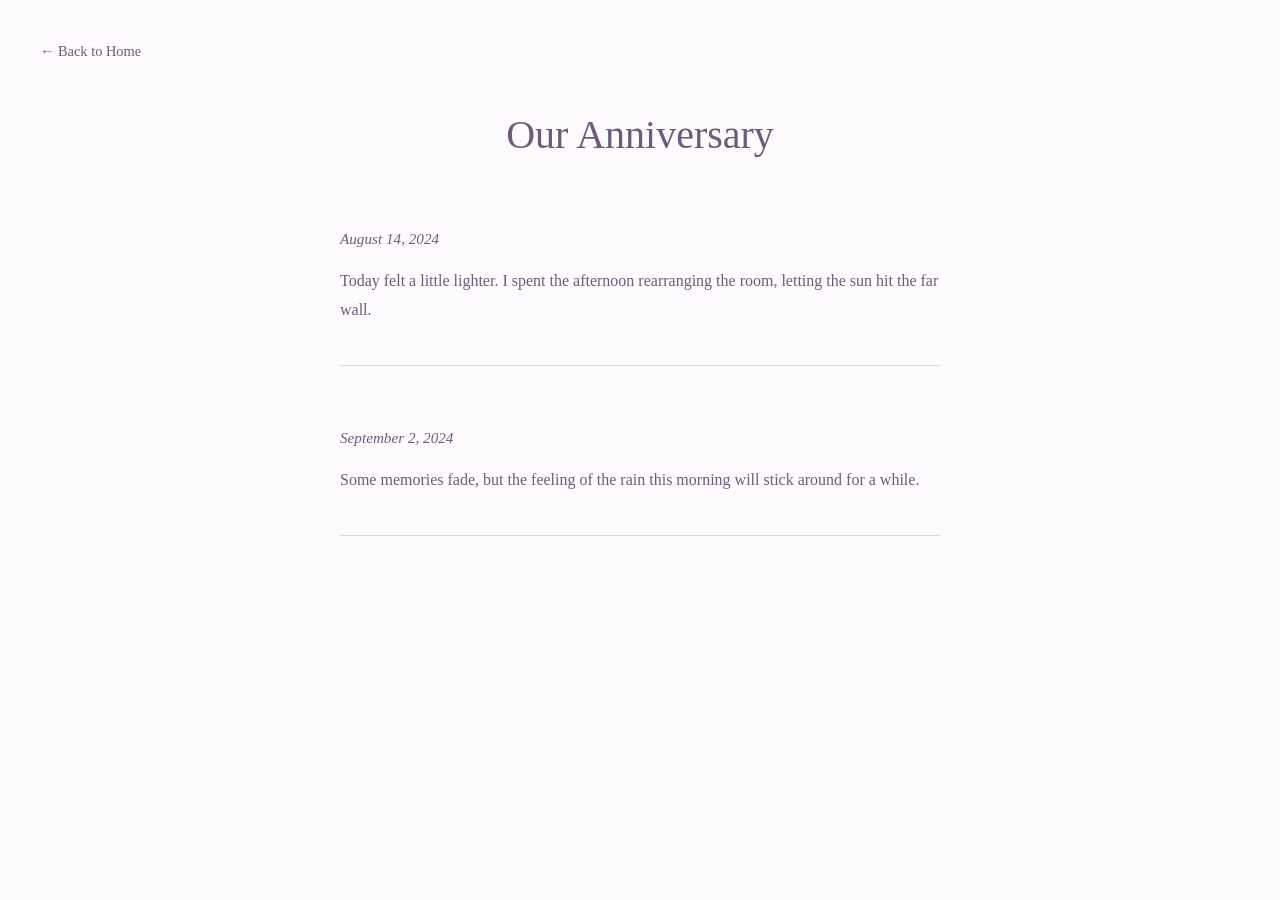
==== anniversary.html @ 733ef1ae "adding a page" ====
<!DOCTYPE html>
<html lang="en">
<head>
    <meta charset="UTF-8">
    <meta name="viewport" content="width=device-width, initial-scale=1.0">
    <title>Anniversary</title>
    <link rel="stylesheet" href="css/styles.css">
    <style>
        .anniversary-entry {
            max-width: 600px;
            margin: 0 auto 60px auto;
            padding-bottom: 40px;
            border-bottom: 1px solid var(--stroke);
        }
        .anniversary-date {
            font-style: italic;
            color: var(--text-secondary);
            margin-bottom: 16px;
            font-size: 0.95rem;
        }
        .anniversary-text {
            color: var(--text-primary);
            line-height: 1.8;
        }
    </style>
</head>
<body id="page-anniversary" class="subpage">
    <a href="index.html" class="nav-back">← Back to Home</a>
    
    <div class="page-container">
        <h1 id="anniversary-title" class="page-title"></h1>
        <div id="anniversary-container">
            </div>
    </div>

    <script src="js/app.js"></script>
</body>
</html>
---- css/styles.css ----
/* =========================================
   1. DESIGN SYSTEM (CSS Variables)
   ========================================= */
:root {
  /* New "Light Pixel Purple" Palette */
  --bg-home: #FBF8FD;       /* Very pale lavender-white */
  --bg-subpages: #FDFBFE;   /* Even lighter, almost pure white-purple */
  --text-primary: #6D5B7D;  /* Muted medium purple for main text */
  --text-secondary: #9A8BADD; /* Soft lilac for subtitles/captions */
  --stroke: #DED5E8;        /* Light purple for button borders & lines */
  --hover-accent: #BFAFD4;  /* Slightly richer purple for hovers */
  --focus-ring: rgba(191, 175, 212, 0.6); /* Soft purple focus glow */
  
  /* Typography (Unchanged) */
  --font-serif: "Playfair Display", "Georgia", serif;
  
  /* Motion Specs (Unchanged) */
  --transition-speed: 220ms;
  --transition-ease: ease-out;
}

/* =========================================
   2. GLOBAL RESETS & TYPOGRAPHY
   ========================================= */
* {
  margin: 0;
  padding: 0;
  box-sizing: border-box;
}

body {
  font-family: var(--font-serif);
  color: var(--text-primary);
  background-color: var(--bg-home);
  line-height: 1.6;
  -webkit-font-smoothing: antialiased;
}

/* Page-specific backgrounds */
body.subpage {
  background-color: var(--bg-subpages);
}

a {
  color: inherit;
  text-decoration: none;
}

/* =========================================
   3. BUTTONS & MICRO-INTERACTIONS
   ========================================= */
.btn {
  display: inline-block;
  padding: 12px 32px; /* Slightly wider for a more elegant feel */
  border: 1px solid var(--stroke); /* The thin border is back! */
  background: transparent;
  color: var(--text-primary);
  font-family: var(--font-serif);
  font-size: 1rem;
  letter-spacing: 0.5px; /* A little breathing room for the text */
  text-decoration: none;
  cursor: pointer;
  transition: all var(--transition-speed) var(--transition-ease);
}

.btn:hover {
  border-color: var(--hover-accent);
  background-color: rgba(222, 213, 232, 0.2); /* Very faint purple tint on hover */
  color: var(--text-primary); /* Text color stays consistent */
  transform: translateY(-1px);
  box-shadow: 0 2px 8px rgba(109, 91, 125, 0.05); /* Subtle soft shadow */
}

.btn:active {
  transform: translateY(1px);
}

.btn:focus-visible {
  outline: 3px solid var(--focus-ring);
  outline-offset: 2px;
}

/* Reduced Motion Override */
@media (prefers-reduced-motion: reduce) {
  .btn {
    transition: color var(--transition-speed), border-color var(--transition-speed);
  }
  .btn:hover, .btn:active {
    transform: none;
  }
}

/* =========================================
   4. NAVIGATION (Subpages)
   ========================================= */
.nav-back {
  display: inline-block;
  margin: 40px;
  font-size: 0.9rem;
  color: var(--text-secondary);
  transition: color var(--transition-speed) var(--transition-ease);
}

.nav-back:hover {
  color: var(--text-primary);
  text-decoration: underline;
  text-decoration-thickness: 1px;
  text-underline-offset: 4px;
}

/* =========================================
   5. UTILITY CLASSES (Layout)
   ========================================= */
.page-container {
  max-width: 1200px;
  margin: 0 auto;
  padding: 0 20px 80px 20px;
}

.page-title {
  text-align: center;
  font-size: 2.5rem;
  font-weight: normal;
  margin-bottom: 60px;
}
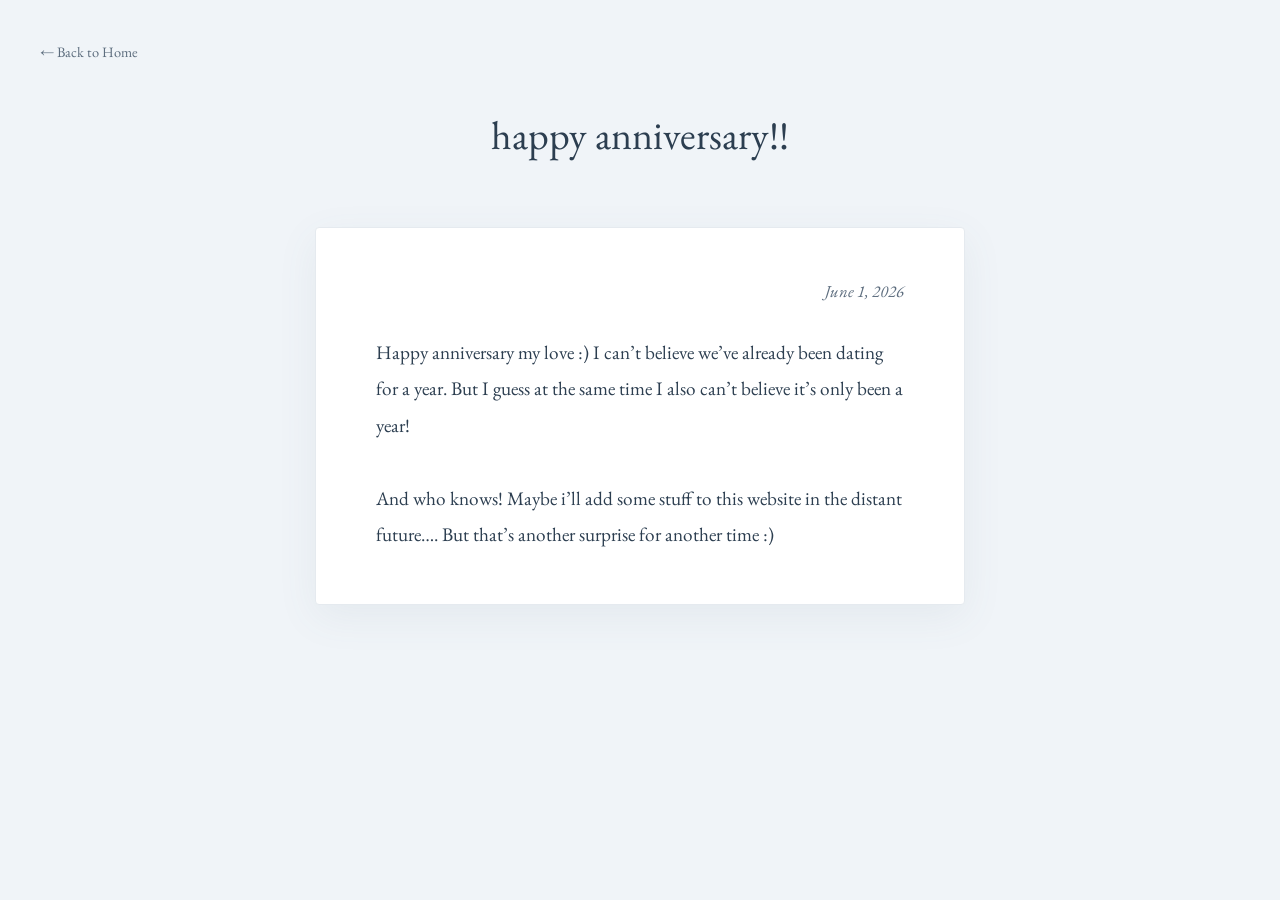
==== commit 666da91d: "changing theme" ====
--- a/anniversary.html
+++ b/anniversary.html
@@ -5,24 +5,7 @@
     <meta name="viewport" content="width=device-width, initial-scale=1.0">
     <title>Anniversary</title>
     <link rel="stylesheet" href="css/styles.css">
-    <style>
-        .anniversary-entry {
-            max-width: 600px;
-            margin: 0 auto 60px auto;
-            padding-bottom: 40px;
-            border-bottom: 1px solid var(--stroke);
-        }
-        .anniversary-date {
-            font-style: italic;
-            color: var(--text-secondary);
-            margin-bottom: 16px;
-            font-size: 0.95rem;
-        }
-        .anniversary-text {
-            color: var(--text-primary);
-            line-height: 1.8;
-        }
-    </style>
+   
 </head>
 <body id="page-anniversary" class="subpage">
     <a href="index.html" class="nav-back">← Back to Home</a>
--- a/css/styles.css
+++ b/css/styles.css
@@ -1,20 +1,17 @@
+@import url('https://fonts.googleapis.com/css2?family=EB+Garamond:ital,wght@0,400;0,500;0,600;1,400;1,500&display=swap');
+
 /* =========================================
    1. DESIGN SYSTEM (CSS Variables)
    ========================================= */
 :root {
-  /* New "Light Pixel Purple" Palette */
-  --bg-home: #FBF8FD;       /* Very pale lavender-white */
-  --bg-subpages: #FDFBFE;   /* Even lighter, almost pure white-purple */
-  --text-primary: #6D5B7D;  /* Muted medium purple for main text */
-  --text-secondary: #9A8BADD; /* Soft lilac for subtitles/captions */
-  --stroke: #DED5E8;        /* Light purple for button borders & lines */
-  --hover-accent: #BFAFD4;  /* Slightly richer purple for hovers */
-  --focus-ring: rgba(191, 175, 212, 0.6); /* Soft purple focus glow */
-  
-  /* Typography (Unchanged) */
-  --font-serif: "Playfair Display", "Georgia", serif;
-  
-  /* Motion Specs (Unchanged) */
+  --bg-home: #F5F8FA;        
+  --bg-subpages: #F0F4F8;    
+  --text-primary: #2C3E50;   
+  --text-secondary: #5D6D7E; 
+  --stroke: #B2BABB;         
+  --hover-accent: #85C1E9;   
+  --focus-ring: rgba(133, 193, 233, 0.5); 
+  --font-serif: "EB Garamond", "Georgia", serif;
   --transition-speed: 220ms;
   --transition-ease: ease-out;
 }
@@ -36,7 +33,6 @@
   -webkit-font-smoothing: antialiased;
 }
 
-/* Page-specific backgrounds */
 body.subpage {
   background-color: var(--bg-subpages);
 }
@@ -51,13 +47,13 @@
    ========================================= */
 .btn {
   display: inline-block;
-  padding: 12px 32px; /* Slightly wider for a more elegant feel */
-  border: 1px solid var(--stroke); /* The thin border is back! */
+  padding: 12px 32px; 
+  border: 1px solid var(--stroke); 
   background: transparent;
   color: var(--text-primary);
   font-family: var(--font-serif);
   font-size: 1rem;
-  letter-spacing: 0.5px; /* A little breathing room for the text */
+  letter-spacing: 0.5px; 
   text-decoration: none;
   cursor: pointer;
   transition: all var(--transition-speed) var(--transition-ease);
@@ -65,10 +61,10 @@
 
 .btn:hover {
   border-color: var(--hover-accent);
-  background-color: rgba(222, 213, 232, 0.2); /* Very faint purple tint on hover */
-  color: var(--text-primary); /* Text color stays consistent */
+  background-color: rgba(222, 213, 232, 0.2); 
+  color: var(--text-primary); 
   transform: translateY(-1px);
-  box-shadow: 0 2px 8px rgba(109, 91, 125, 0.05); /* Subtle soft shadow */
+  box-shadow: 0 2px 8px rgba(109, 91, 125, 0.05); 
 }
 
 .btn:active {
@@ -80,14 +76,9 @@
   outline-offset: 2px;
 }
 
-/* Reduced Motion Override */
 @media (prefers-reduced-motion: reduce) {
-  .btn {
-    transition: color var(--transition-speed), border-color var(--transition-speed);
-  }
-  .btn:hover, .btn:active {
-    transform: none;
-  }
+  .btn { transition: color var(--transition-speed), border-color var(--transition-speed); }
+  .btn:hover, .btn:active { transform: none; }
 }
 
 /* =========================================
@@ -122,4 +113,161 @@
   font-size: 2.5rem;
   font-weight: normal;
   margin-bottom: 60px;
+} /* <-- THE MISSING BRACKET HAS BEEN ADDED HERE! */
+
+/* =========================================
+   7. TYPOGRAPHY TWEAKS (Larger Text)
+   ========================================= */
+#home-subtitle, 
+#gallery-subtitle {
+    font-size: 1.35rem !important; 
+}
+
+.poem-line, 
+.birthday-text, 
+.anniversary-text {
+    font-size: 1.2rem !important; 
+    line-height: 1.9 !important; 
+}
+
+.gallery-caption,
+.birthday-date, 
+.anniversary-date {
+    font-size: 1.05rem !important;
+}
+
+#home-title,
+#gallery-title {
+    margin-bottom: 8px !important; 
+}
+
+#home-subtitle,
+#gallery-subtitle {
+    margin-top: 0 !important; 
+}
+
+/* =========================================
+   8. DUST MOTES (Home Page Only)
+   ========================================= */
+#dust-container {
+  position: fixed;
+  top: 0;
+  left: 0;
+  width: 100vw;
+  height: 100vh;
+  pointer-events: none; 
+  z-index: 9999; 
+  overflow: hidden;
+}
+
+.dust-mote {
+  position: absolute;
+  background-color: rgba(133, 193, 233, 0.6); 
+  border-radius: 50%;
+  filter: blur(2px); 
+}
+
+@keyframes drift {
+  0% { transform: translateY(-10vh); opacity: 0; }
+  10% { opacity: 1; }
+  90% { opacity: 0.8; }
+  100% { transform: translateY(105vh); opacity: 0; }
+}
+
+@keyframes sway {
+  0% { margin-left: -20px; }
+  100% { margin-left: 20px; }
+}
+
+/* =========================================
+   9. POEM ACCORDIONS & TYPEWRITER
+   ========================================= */
+.poem-block {
+    border-bottom: 1px solid var(--stroke);
+    margin-bottom: 16px;
+}
+
+.poem-toggle {
+    display: flex;
+    justify-content: space-between;
+    align-items: center;
+    cursor: pointer;
+    padding: 16px 0;
+    color: var(--text-primary);
+    transition: color var(--transition-speed);
+}
+
+.poem-toggle:hover {
+    color: var(--hover-accent);
+}
+
+.poem-toggle-icon {
+    font-size: 1.5rem;
+    color: var(--text-secondary);
+    transition: transform var(--transition-speed);
+}
+
+.poem-body-wrapper {
+    max-height: 0;
+    overflow: hidden;
+    transition: max-height 0.6s var(--transition-ease);
+}
+
+.poem-body-wrapper.open {
+    max-height: 800px; 
+}
+
+.poem-body {
+    padding-bottom: 24px;
+    color: var(--text-secondary);
+}
+
+.typing-cursor::after {
+    content: '|';
+    animation: blink 1s step-start infinite;
+    color: var(--text-secondary);
+    margin-left: 2px;
+}
+
+@keyframes blink {
+    50% { opacity: 0; }
+}
+
+/* =========================================
+   10. LETTERS (Birthday & Anniversary)
+   ========================================= */
+.birthday-entry, 
+.anniversary-entry {
+    max-width: 650px;
+    margin: 0 auto 60px auto;
+    padding: 50px 60px;
+    background-color: #FFFFFF; /* Pure white paper to stand out against --bg-subpages */
+    border: 1px solid #E5EAEF; /* Very faint, soft edge */
+    border-radius: 4px; /* Slight softening of the sharp corners */
+    box-shadow: 0 12px 40px rgba(93, 109, 126, 0.08); /* The soft blue-gray drop shadow */
+    position: relative;
+}
+
+.birthday-date, 
+.anniversary-date {
+    font-style: italic;
+    color: var(--text-secondary);
+    margin-bottom: 30px;
+    font-size: 0.95rem;
+    text-align: right; /* Pushes the date to the top right, like a physical letter */
+}
+
+.birthday-text, 
+.anniversary-text {
+    color: var(--text-primary);
+    line-height: 2; /* Relaxed spacing for long-form reading */
+    font-size: 1.1rem;
+}
+
+/* Mobile adjustments so the paper doesn't overflow on small screens */
+@media (max-width: 768px) {
+    .birthday-entry, 
+    .anniversary-entry {
+        padding: 30px 20px;
+    }
 }
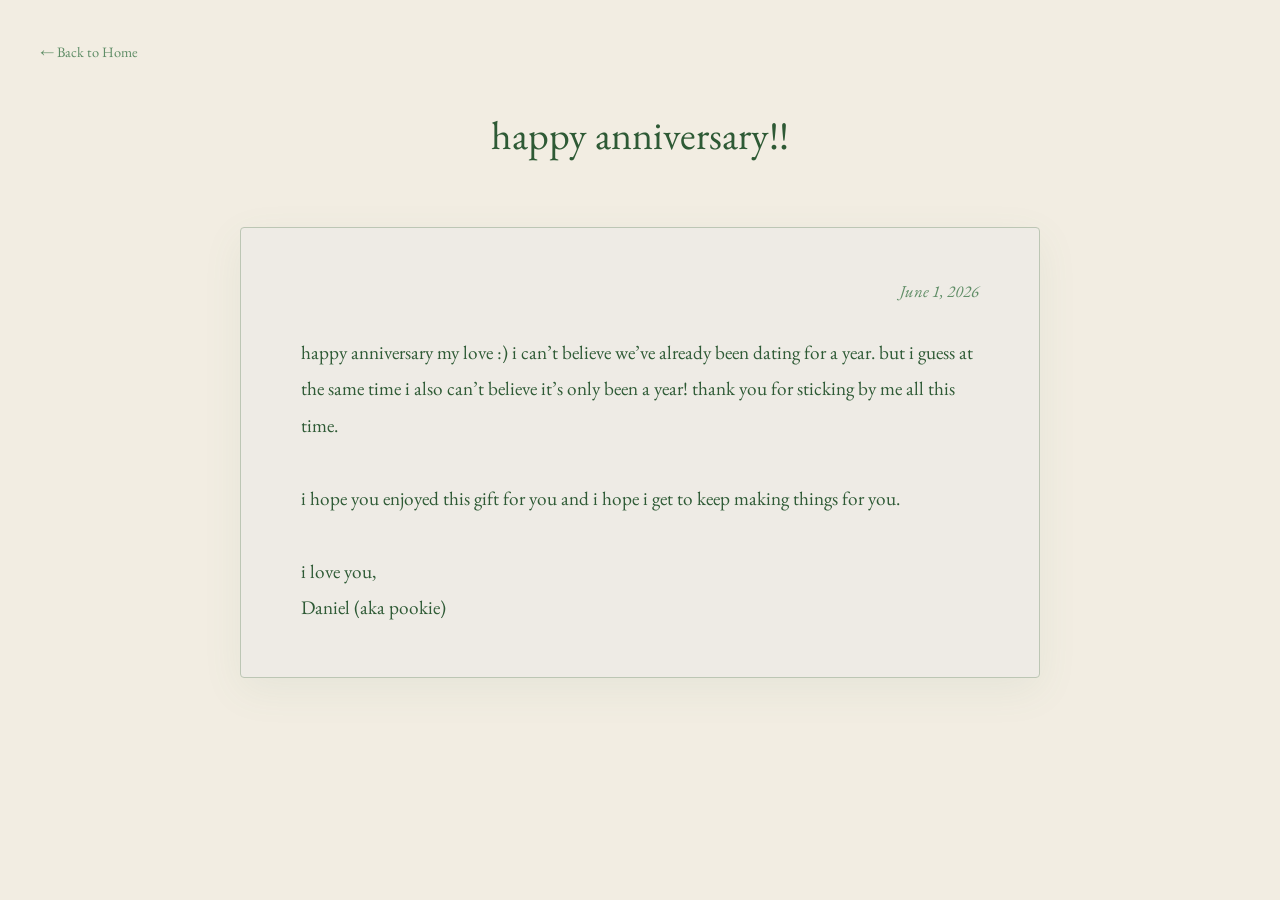
==== commit c1520630: "adding purple theme" ====
--- a/anniversary.html
+++ b/anniversary.html
@@ -1,21 +1,19 @@
-<!DOCTYPE html>
+<!doctype html>
 <html lang="en">
-<head>
-    <meta charset="UTF-8">
-    <meta name="viewport" content="width=device-width, initial-scale=1.0">
+  <head>
+    <meta charset="UTF-8" />
+    <meta name="viewport" content="width=device-width, initial-scale=1.0" />
     <title>Anniversary</title>
-    <link rel="stylesheet" href="css/styles.css">
-   
-</head>
-<body id="page-anniversary" class="subpage">
+    <link rel="stylesheet" href="css/styles.css" />
+  </head>
+  <body id="page-anniversary" class="subpage">
     <a href="index.html" class="nav-back">← Back to Home</a>
-    
+
     <div class="page-container">
-        <h1 id="anniversary-title" class="page-title"></h1>
-        <div id="anniversary-container">
-            </div>
+      <h1 id="anniversary-title" class="page-title"></h1>
+      <div id="anniversary-container"></div>
     </div>
 
     <script src="js/app.js"></script>
-</body>
-</html>+  </body>
+</html>
--- a/css/styles.css
+++ b/css/styles.css
@@ -1,24 +1,49 @@
-@import url('https://fonts.googleapis.com/css2?family=EB+Garamond:ital,wght@0,400;0,500;0,600;1,400;1,500&display=swap');
-
-/* =========================================
-   1. DESIGN SYSTEM (CSS Variables)
-   ========================================= */
+@import url("https://fonts.googleapis.com/css2?family=EB+Garamond:ital,wght@0,400;0,500;0,600;1,400;1,500&display=swap");
 :root {
-  --bg-home: #F5F8FA;        
-  --bg-subpages: #F0F4F8;    
-  --text-primary: #2C3E50;   
-  --text-secondary: #5D6D7E; 
-  --stroke: #B2BABB;         
-  --hover-accent: #85C1E9;   
-  --focus-ring: rgba(133, 193, 233, 0.5); 
+  --bg-home: #eae4d3;
+  --bg-subpages: #f2ede2;
+  --text-primary: #2e5a35;
+  --text-secondary: #5f8d66;
+  --stroke: #bcc6b4;
+  --hover-accent: #74c084;
+  --focus-ring: rgba(116, 192, 132, 0.5);
+
   --font-serif: "EB Garamond", "Georgia", serif;
   --transition-speed: 220ms;
   --transition-ease: ease-out;
 }
-
-/* =========================================
-   2. GLOBAL RESETS & TYPOGRAPHY
-   ========================================= */
+[data-theme="blue"] {
+  --bg-home: #e6e5e4;
+  --bg-subpages: #efeeed;
+  --text-primary: #516b84;
+  --text-secondary: #71899f;
+  --stroke: #cbd1d6;
+  --hover-accent: #6786a3;
+  --focus-ring: rgba(81, 107, 132, 0.5);
+}
+[data-theme="blue"] .birthday-entry,
+[data-theme="blue"] .anniversary-entry {
+  background-color: #f7f6f5;
+  border: 1px solid #cbd1d6;
+  box-shadow: 0 12px 40px rgba(81, 107, 132, 0.12);
+}
+
+[data-theme="purple"] {
+  --bg-home: #f1edf7;
+  --bg-subpages: #f8f5fb;
+  --text-primary: #7b5aa6;
+  --text-secondary: #a184c7;
+  --stroke: #d8cde8;
+  --hover-accent: #b795d6;
+  --focus-ring: rgba(161, 132, 199, 0.5);
+}
+
+[data-theme="purple"] .birthday-entry,
+[data-theme="purple"] .anniversary-entry {
+  background-color: #fbf8ff;
+  border: 1px solid #d8cde8;
+  box-shadow: 0 12px 40px rgba(123, 90, 166, 0.12);
+}
 * {
   margin: 0;
   padding: 0;
@@ -41,19 +66,15 @@
   color: inherit;
   text-decoration: none;
 }
-
-/* =========================================
-   3. BUTTONS & MICRO-INTERACTIONS
-   ========================================= */
 .btn {
   display: inline-block;
-  padding: 12px 32px; 
-  border: 1px solid var(--stroke); 
+  padding: 12px 32px;
+  border: 1px solid var(--stroke);
   background: transparent;
   color: var(--text-primary);
   font-family: var(--font-serif);
   font-size: 1rem;
-  letter-spacing: 0.5px; 
+  letter-spacing: 0.5px;
   text-decoration: none;
   cursor: pointer;
   transition: all var(--transition-speed) var(--transition-ease);
@@ -61,10 +82,10 @@
 
 .btn:hover {
   border-color: var(--hover-accent);
-  background-color: rgba(222, 213, 232, 0.2); 
-  color: var(--text-primary); 
+  background-color: rgba(116, 192, 132, 0.1);
+  color: var(--text-primary);
   transform: translateY(-1px);
-  box-shadow: 0 2px 8px rgba(109, 91, 125, 0.05); 
+  box-shadow: 0 2px 8px rgba(46, 90, 53, 0.08);
 }
 
 .btn:active {
@@ -77,13 +98,16 @@
 }
 
 @media (prefers-reduced-motion: reduce) {
-  .btn { transition: color var(--transition-speed), border-color var(--transition-speed); }
-  .btn:hover, .btn:active { transform: none; }
-}
-
-/* =========================================
-   4. NAVIGATION (Subpages)
-   ========================================= */
+  .btn {
+    transition:
+      color var(--transition-speed),
+      border-color var(--transition-speed);
+  }
+  .btn:hover,
+  .btn:active {
+    transform: none;
+  }
+}
 .nav-back {
   display: inline-block;
   margin: 40px;
@@ -98,10 +122,6 @@
   text-decoration-thickness: 1px;
   text-underline-offset: 4px;
 }
-
-/* =========================================
-   5. UTILITY CLASSES (Layout)
-   ========================================= */
 .page-container {
   max-width: 1200px;
   margin: 0 auto;
@@ -113,161 +133,194 @@
   font-size: 2.5rem;
   font-weight: normal;
   margin-bottom: 60px;
-} /* <-- THE MISSING BRACKET HAS BEEN ADDED HERE! */
-
-/* =========================================
-   7. TYPOGRAPHY TWEAKS (Larger Text)
-   ========================================= */
-#home-subtitle, 
+}
+#home-subtitle,
 #gallery-subtitle {
-    font-size: 1.35rem !important; 
-}
-
-.poem-line, 
-.birthday-text, 
+  font-size: 1.35rem !important;
+}
+
+.poem-line,
+.birthday-text,
 .anniversary-text {
-    font-size: 1.2rem !important; 
-    line-height: 1.9 !important; 
+  font-size: 1.2rem !important;
+  line-height: 1.9 !important;
 }
 
 .gallery-caption,
-.birthday-date, 
+.birthday-date,
 .anniversary-date {
-    font-size: 1.05rem !important;
+  font-size: 1.05rem !important;
 }
 
 #home-title,
 #gallery-title {
-    margin-bottom: 8px !important; 
+  margin-bottom: 8px !important;
 }
 
 #home-subtitle,
 #gallery-subtitle {
-    margin-top: 0 !important; 
-}
-
-/* =========================================
-   8. DUST MOTES (Home Page Only)
-   ========================================= */
+  margin-top: 0 !important;
+}
 #dust-container {
   position: fixed;
   top: 0;
   left: 0;
   width: 100vw;
   height: 100vh;
-  pointer-events: none; 
-  z-index: 9999; 
+  pointer-events: none;
+  z-index: 9999;
   overflow: hidden;
 }
 
 .dust-mote {
   position: absolute;
-  background-color: rgba(133, 193, 233, 0.6); 
+  color: #ffffff;
+  opacity: 0.8;
+  text-shadow: 0 0 6px rgba(255, 255, 255, 0.4);
+}
+.dust-mote::after {
+  content: "❅";
+}
+
+@keyframes drift {
+  0% {
+    transform: translateY(-10vh);
+    opacity: 0;
+  }
+  10% {
+    opacity: 1;
+  }
+  90% {
+    opacity: 0.8;
+  }
+  100% {
+    transform: translateY(105vh);
+    opacity: 0;
+  }
+}
+
+@keyframes sway {
+  0% {
+    margin-left: -20px;
+  }
+  100% {
+    margin-left: 20px;
+  }
+}
+.poem-block {
+  border-bottom: 1px solid var(--stroke);
+  margin-bottom: 16px;
+}
+
+.poem-toggle {
+  display: flex;
+  justify-content: space-between;
+  align-items: center;
+  cursor: pointer;
+  padding: 16px 0;
+  color: var(--text-primary);
+  transition: color var(--transition-speed);
+}
+
+.poem-toggle:hover {
+  color: var(--hover-accent);
+}
+
+.poem-toggle-icon {
+  font-size: 1.5rem;
+  color: var(--text-secondary);
+  transition: transform var(--transition-speed);
+}
+
+.poem-body-wrapper {
+  max-height: 0;
+  overflow: hidden;
+  transition: max-height 0.6s var(--transition-ease);
+}
+
+.poem-body-wrapper.open {
+  max-height: 800px;
+}
+
+.poem-body {
+  padding-bottom: 24px;
+  color: var(--text-secondary);
+}
+
+.typing-cursor::after {
+  content: "|";
+  animation: blink 1s step-start infinite;
+  color: var(--text-secondary);
+  margin-left: 2px;
+}
+
+@keyframes blink {
+  50% {
+    opacity: 0;
+  }
+}
+.birthday-entry,
+.anniversary-entry {
+  max-width: 800px;
+  margin: 0 auto 60px auto;
+  background-color: #eeebe5;
+  border: 1px solid var(--stroke);
+  border-radius: 4px;
+  box-shadow: 0 12px 40px rgba(95, 141, 102, 0.08);
+  position: relative;
+  padding: 50px 60px;
+}
+
+.birthday-date,
+.anniversary-date {
+  font-style: italic;
+  color: var(--text-secondary);
+  margin-bottom: 30px;
+  font-size: 0.95rem;
+  text-align: right;
+}
+
+.birthday-text,
+.anniversary-text {
+  color: var(--text-primary);
+  line-height: 2;
+  font-size: 1.1rem;
+}
+
+@media (max-width: 768px) {
+  .birthday-entry,
+  .anniversary-entry {
+    padding: 30px 20px;
+  }
+}
+.theme-toggle-btn {
+  position: fixed;
+  bottom: 30px;
+  right: 30px;
+  width: 50px;
+  height: 50px;
   border-radius: 50%;
-  filter: blur(2px); 
-}
-
-@keyframes drift {
-  0% { transform: translateY(-10vh); opacity: 0; }
-  10% { opacity: 1; }
-  90% { opacity: 0.8; }
-  100% { transform: translateY(105vh); opacity: 0; }
-}
-
-@keyframes sway {
-  0% { margin-left: -20px; }
-  100% { margin-left: 20px; }
-}
-
-/* =========================================
-   9. POEM ACCORDIONS & TYPEWRITER
-   ========================================= */
-.poem-block {
-    border-bottom: 1px solid var(--stroke);
-    margin-bottom: 16px;
-}
-
-.poem-toggle {
-    display: flex;
-    justify-content: space-between;
-    align-items: center;
-    cursor: pointer;
-    padding: 16px 0;
-    color: var(--text-primary);
-    transition: color var(--transition-speed);
-}
-
-.poem-toggle:hover {
-    color: var(--hover-accent);
-}
-
-.poem-toggle-icon {
-    font-size: 1.5rem;
-    color: var(--text-secondary);
-    transition: transform var(--transition-speed);
-}
-
-.poem-body-wrapper {
-    max-height: 0;
-    overflow: hidden;
-    transition: max-height 0.6s var(--transition-ease);
-}
-
-.poem-body-wrapper.open {
-    max-height: 800px; 
-}
-
-.poem-body {
-    padding-bottom: 24px;
-    color: var(--text-secondary);
-}
-
-.typing-cursor::after {
-    content: '|';
-    animation: blink 1s step-start infinite;
-    color: var(--text-secondary);
-    margin-left: 2px;
-}
-
-@keyframes blink {
-    50% { opacity: 0; }
-}
-
-/* =========================================
-   10. LETTERS (Birthday & Anniversary)
-   ========================================= */
-.birthday-entry, 
-.anniversary-entry {
-    max-width: 650px;
-    margin: 0 auto 60px auto;
-    padding: 50px 60px;
-    background-color: #FFFFFF; /* Pure white paper to stand out against --bg-subpages */
-    border: 1px solid #E5EAEF; /* Very faint, soft edge */
-    border-radius: 4px; /* Slight softening of the sharp corners */
-    box-shadow: 0 12px 40px rgba(93, 109, 126, 0.08); /* The soft blue-gray drop shadow */
-    position: relative;
-}
-
-.birthday-date, 
-.anniversary-date {
-    font-style: italic;
-    color: var(--text-secondary);
-    margin-bottom: 30px;
-    font-size: 0.95rem;
-    text-align: right; /* Pushes the date to the top right, like a physical letter */
-}
-
-.birthday-text, 
-.anniversary-text {
-    color: var(--text-primary);
-    line-height: 2; /* Relaxed spacing for long-form reading */
-    font-size: 1.1rem;
-}
-
-/* Mobile adjustments so the paper doesn't overflow on small screens */
-@media (max-width: 768px) {
-    .birthday-entry, 
-    .anniversary-entry {
-        padding: 30px 20px;
-    }
-}+  background-color: transparent;
+  border: 1px solid var(--stroke);
+  color: var(--text-primary);
+  font-size: 1.5rem;
+  cursor: pointer;
+  display: flex;
+  align-items: center;
+  justify-content: center;
+  transition: all var(--transition-speed) var(--transition-ease);
+  z-index: 1000;
+}
+
+.theme-toggle-btn:hover {
+  border-color: var(--hover-accent);
+  transform: translateY(-2px);
+  background-color: rgba(255, 255, 255, 0.3);
+}
+.music-player {
+  position: fixed;
+  left: 24px;
+  bottom: 24px;
+  width: min(360px, calc(100vw - 48px));
+  z-index: 1000;
+}
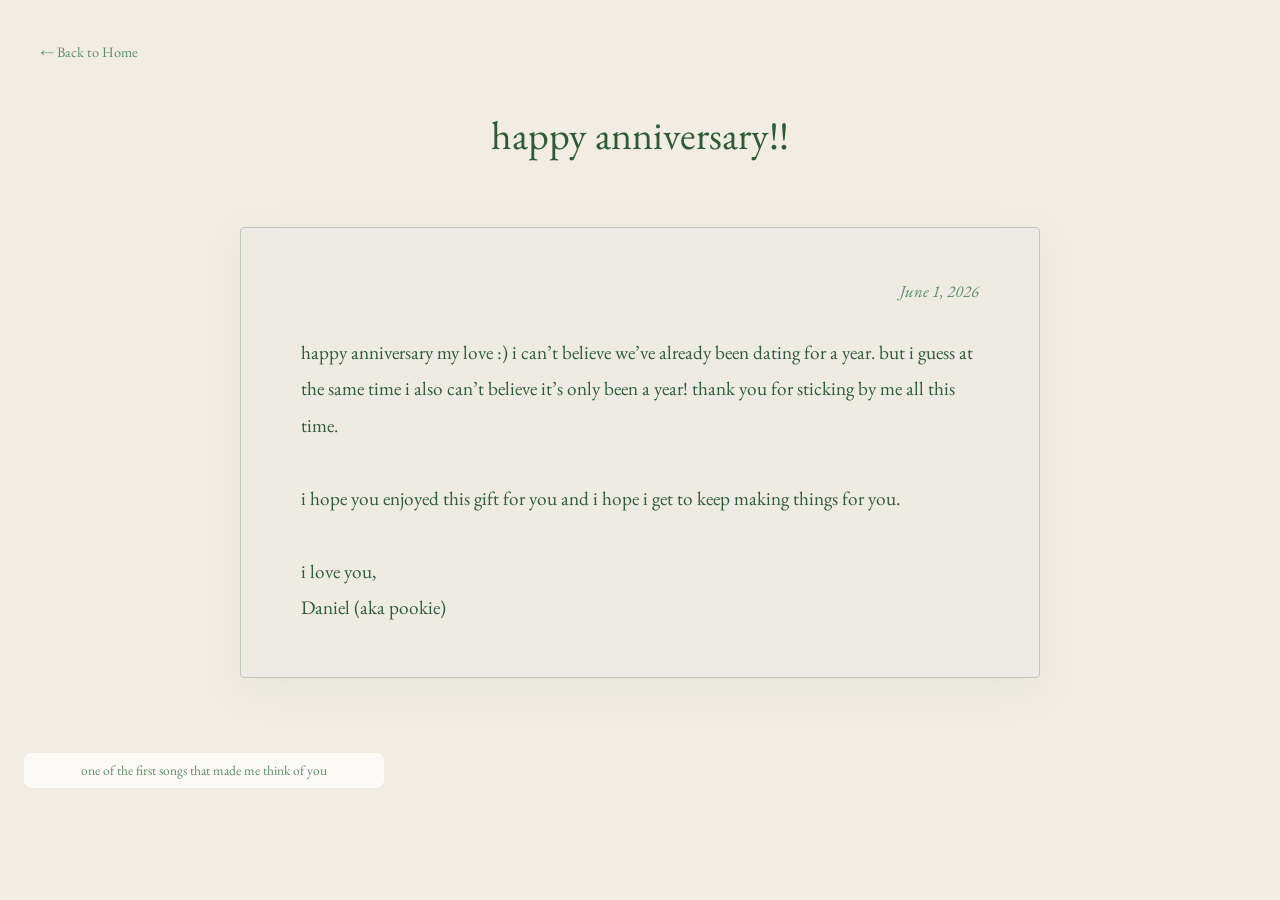
==== commit b337be2a: "adding songs to pages" ====
--- a/anniversary.html
+++ b/anniversary.html
@@ -14,6 +14,17 @@
       <div id="anniversary-container"></div>
     </div>
 
+<div class="music-player">
+    <p class="song-description">one of the first songs that made me think of you</p>
+    <iframe
+      src="https://open.spotify.com/embed/track/5DcMeJ0IEU8bSRDb3V6BYJ?si=62a1c27808b847d8"
+      width="100%"
+      height="80"
+      frameborder="0"
+      allow="autoplay; clipboard-write; encrypted-media; fullscreen; picture-in-picture"
+      loading="lazy"
+    ></iframe>
+  </div>
     <script src="js/app.js"></script>
   </body>
 </html>
--- a/css/styles.css
+++ b/css/styles.css
@@ -324,3 +324,21 @@
   width: min(360px, calc(100vw - 48px));
   z-index: 1000;
 }
+
+.song-description {
+  margin: 0 0 8px;
+  padding: 8px 10px;
+  border: 1px solid var(--border-color);
+  border-radius: 8px;
+  background-color: rgba(255, 255, 255, 0.72);
+  color: var(--text-secondary);
+  font-size: 0.85rem;
+  line-height: 1.4;
+  text-align: center;
+  backdrop-filter: blur(6px);
+}
+
+.music-player iframe {
+  display: block;
+  border-radius: 12px;
+}
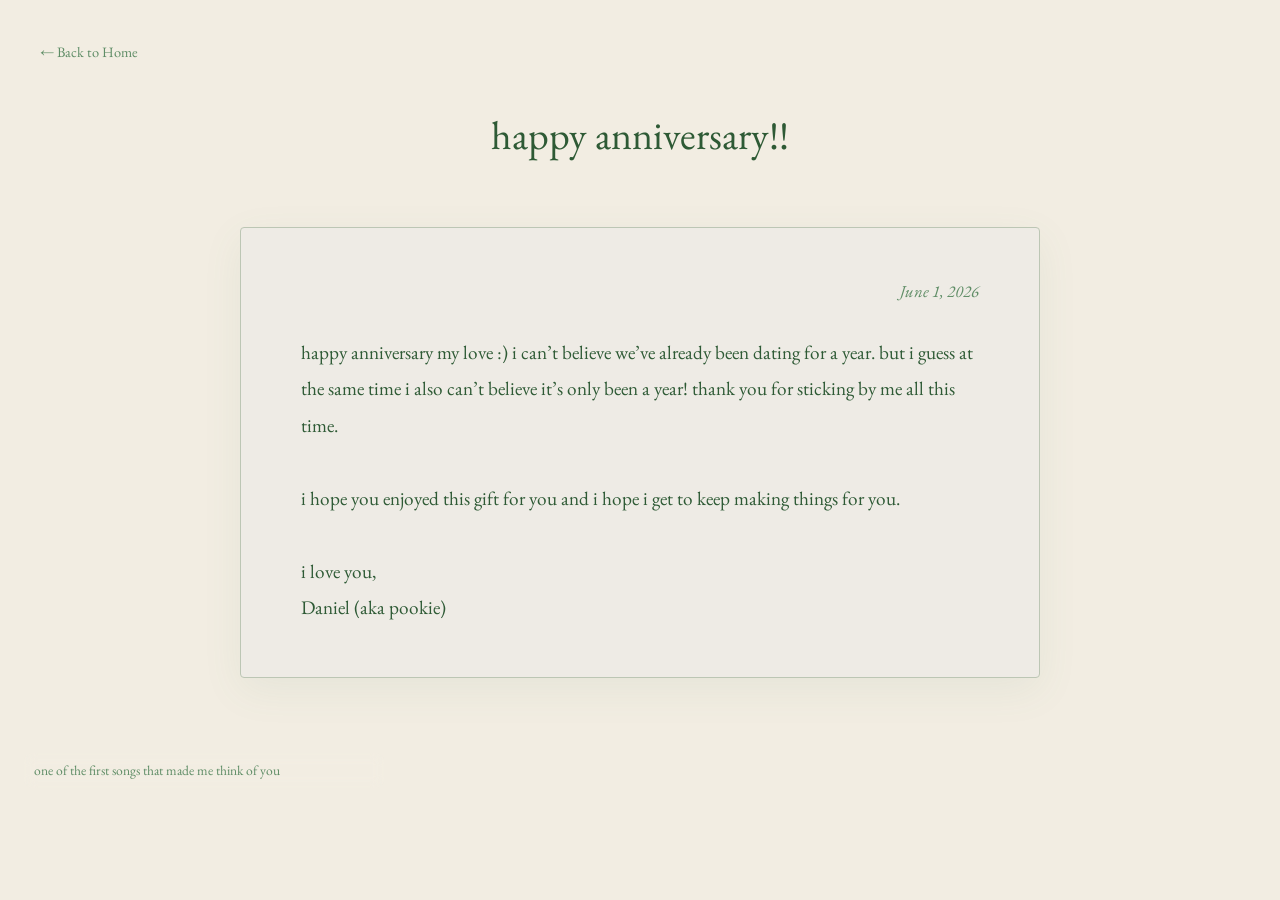
==== commit 471ed929: "shortening music player" ====
--- a/anniversary.html
+++ b/anniversary.html
@@ -18,7 +18,7 @@
     <p class="song-description">one of the first songs that made me think of you</p>
     <iframe
       src="https://open.spotify.com/embed/track/5DcMeJ0IEU8bSRDb3V6BYJ?si=62a1c27808b847d8"
-      width="100%"
+      width="90%"
       height="80"
       frameborder="0"
       allow="autoplay; clipboard-write; encrypted-media; fullscreen; picture-in-picture"
--- a/css/styles.css
+++ b/css/styles.css
@@ -330,11 +330,11 @@
   padding: 8px 10px;
   border: 1px solid var(--border-color);
   border-radius: 8px;
-  background-color: rgba(255, 255, 255, 0.72);
+  /*background-color: rgba(255, 255, 255, 0.72);*/
   color: var(--text-secondary);
   font-size: 0.85rem;
   line-height: 1.4;
-  text-align: center;
+  text-align: left;
   backdrop-filter: blur(6px);
 }
 
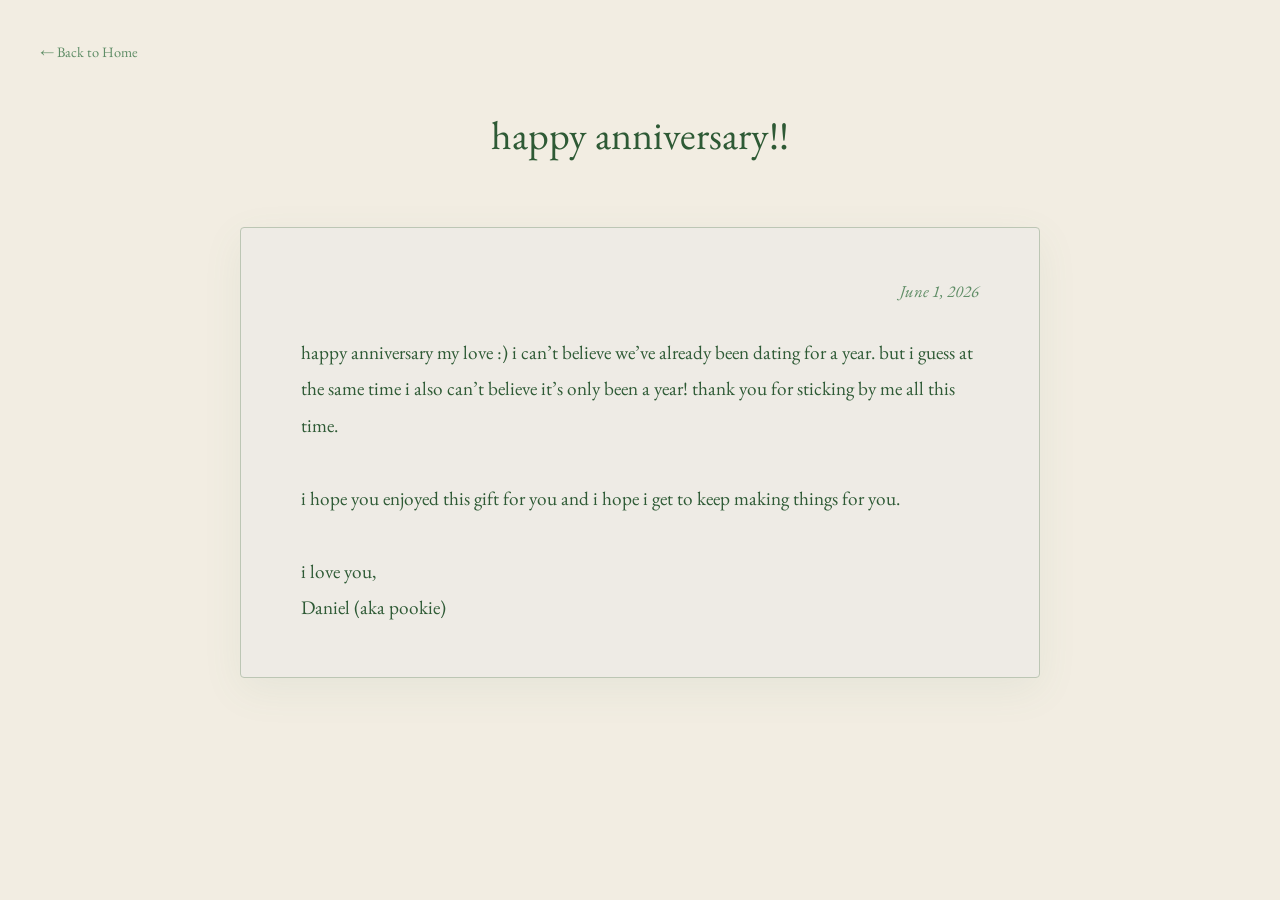
==== commit 1ce502cd: "removing music player  descriptions" ====
--- a/anniversary.html
+++ b/anniversary.html
@@ -15,7 +15,6 @@
     </div>
 
 <div class="music-player">
-    <p class="song-description">one of the first songs that made me think of you</p>
     <iframe
       src="https://open.spotify.com/embed/track/5DcMeJ0IEU8bSRDb3V6BYJ?si=62a1c27808b847d8"
       width="90%"
--- a/css/styles.css
+++ b/css/styles.css
@@ -6,6 +6,8 @@
   --text-secondary: #5f8d66;
   --stroke: #bcc6b4;
   --hover-accent: #74c084;
+  --hover-surface: rgba(116, 192, 132, 0.1);
+  --hover-shadow: rgba(46, 90, 53, 0.08);
   --focus-ring: rgba(116, 192, 132, 0.5);
 
   --font-serif: "EB Garamond", "Georgia", serif;
@@ -35,6 +37,8 @@
   --text-secondary: #a184c7;
   --stroke: #d8cde8;
   --hover-accent: #b795d6;
+  --hover-surface: rgba(183, 149, 214, 0.14);
+  --hover-shadow: rgba(123, 90, 166, 0.12);
   --focus-ring: rgba(161, 132, 199, 0.5);
 }
 
@@ -82,10 +86,10 @@
 
 .btn:hover {
   border-color: var(--hover-accent);
-  background-color: rgba(116, 192, 132, 0.1);
+  background-color: var(--hover-surface);
   color: var(--text-primary);
   transform: translateY(-1px);
-  box-shadow: 0 2px 8px rgba(46, 90, 53, 0.08);
+  box-shadow: 0 2px 8px var(--hover-shadow);
 }
 
 .btn:active {
@@ -274,6 +278,7 @@
 .birthday-date,
 .anniversary-date {
   font-style: italic;
+
   color: var(--text-secondary);
   margin-bottom: 30px;
   font-size: 0.95rem;
@@ -315,7 +320,7 @@
 .theme-toggle-btn:hover {
   border-color: var(--hover-accent);
   transform: translateY(-2px);
-  background-color: rgba(255, 255, 255, 0.3);
+  background-color: var(--hover-surface);
 }
 .music-player {
   position: fixed;
@@ -325,18 +330,6 @@
   z-index: 1000;
 }
 
-.song-description {
-  margin: 0 0 8px;
-  padding: 8px 10px;
-  border: 1px solid var(--border-color);
-  border-radius: 8px;
-  /*background-color: rgba(255, 255, 255, 0.72);*/
-  color: var(--text-secondary);
-  font-size: 0.85rem;
-  line-height: 1.4;
-  text-align: left;
-  backdrop-filter: blur(6px);
-}
 
 .music-player iframe {
   display: block;
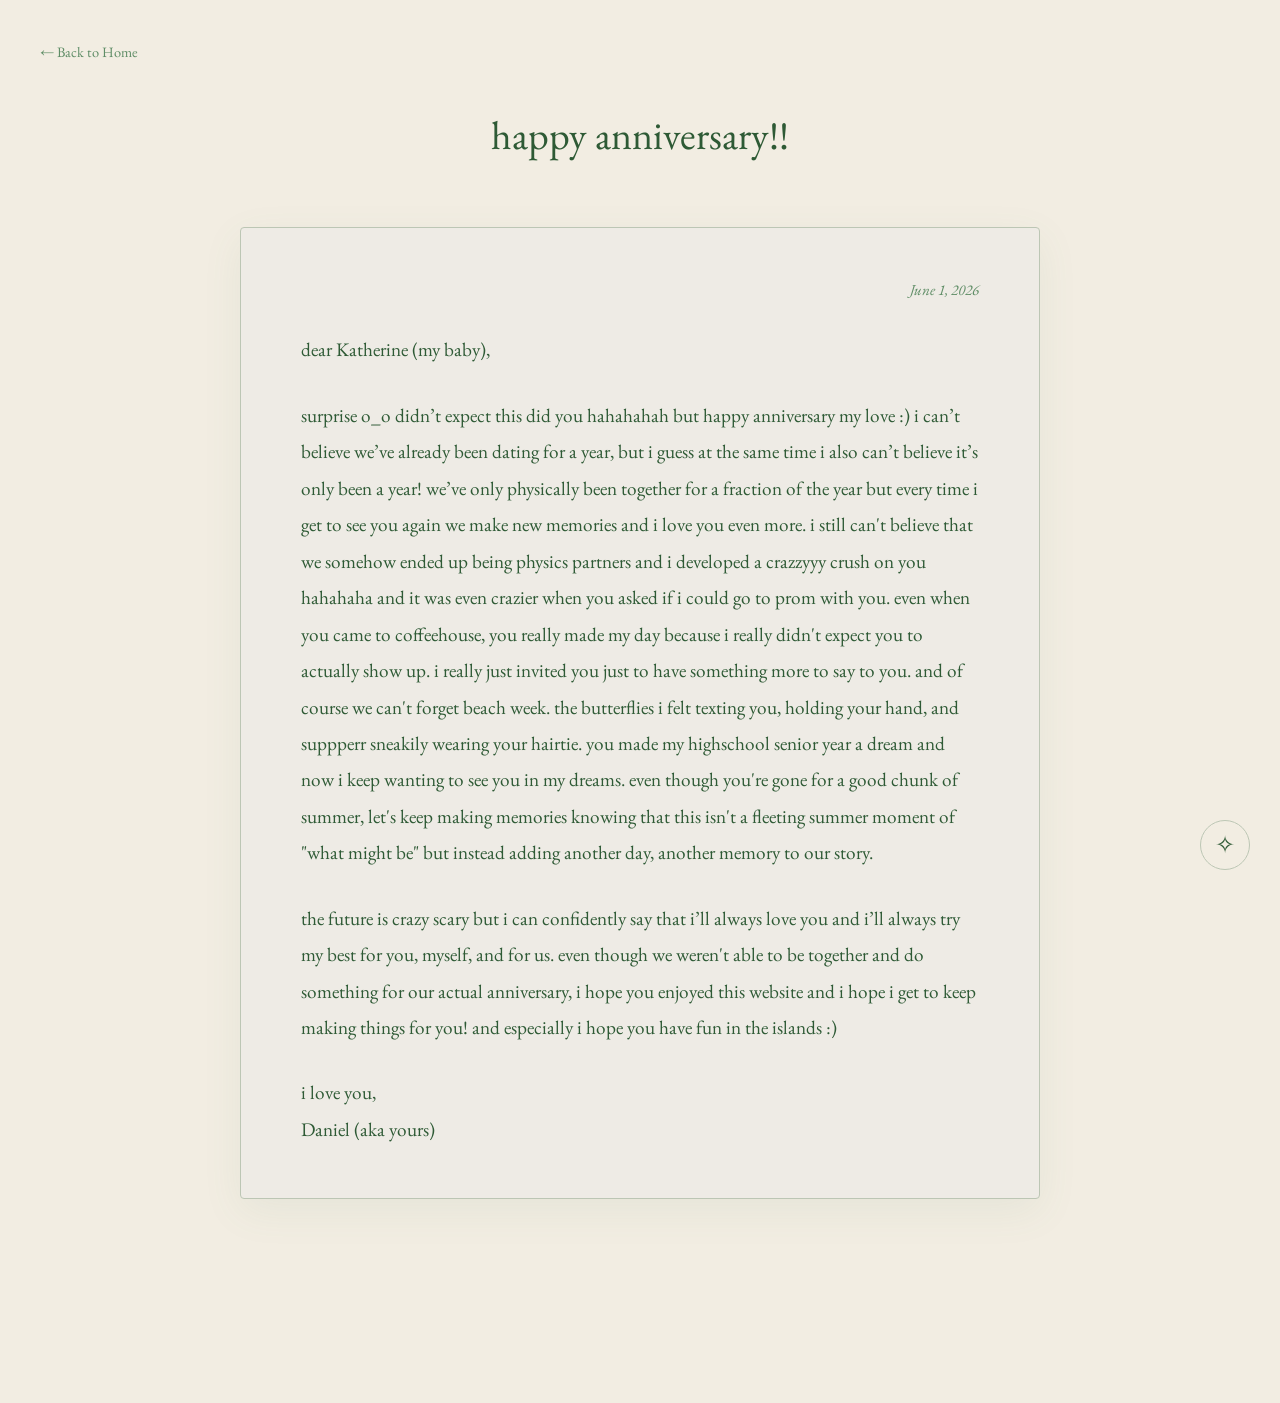
==== commit 66a5a58b: "Polish layout, themes, and letter content" ====
--- a/anniversary.html
+++ b/anniversary.html
@@ -3,27 +3,37 @@
   <head>
     <meta charset="UTF-8" />
     <meta name="viewport" content="width=device-width, initial-scale=1.0" />
-    <title>Anniversary</title>
+    <title>Anniversary — Whispers of Time</title>
     <link rel="stylesheet" href="css/styles.css" />
+    <script src="js/app.js" defer></script>
   </head>
   <body id="page-anniversary" class="subpage">
     <a href="index.html" class="nav-back">← Back to Home</a>
 
-    <div class="page-container">
+    <main class="page-container">
       <h1 id="anniversary-title" class="page-title"></h1>
       <div id="anniversary-container"></div>
+    </main>
+
+    <div class="music-player">
+      <iframe
+        src="https://open.spotify.com/embed/track/5DcMeJ0IEU8bSRDb3V6BYJ?si=62a1c27808b847d8"
+        title="Anniversary page song"
+        width="360"
+        height="80"
+        allow="autoplay; clipboard-write; encrypted-media; fullscreen; picture-in-picture"
+        loading="lazy"
+      ></iframe>
     </div>
 
-<div class="music-player">
-    <iframe
-      src="https://open.spotify.com/embed/track/5DcMeJ0IEU8bSRDb3V6BYJ?si=62a1c27808b847d8"
-      width="90%"
-      height="80"
-      frameborder="0"
-      allow="autoplay; clipboard-write; encrypted-media; fullscreen; picture-in-picture"
-      loading="lazy"
-    ></iframe>
-  </div>
-    <script src="js/app.js"></script>
+    <button
+      id="theme-toggle"
+      class="theme-toggle-btn"
+      type="button"
+      aria-label="Change color theme"
+      title="Change color theme"
+    >
+      ✧
+    </button>
   </body>
 </html>
--- a/css/styles.css
+++ b/css/styles.css
@@ -129,7 +129,7 @@
 .page-container {
   max-width: 1200px;
   margin: 0 auto;
-  padding: 0 20px 80px 20px;
+  padding: 0 20px 144px;
 }
 
 .page-title {
@@ -138,32 +138,66 @@
   font-weight: normal;
   margin-bottom: 60px;
 }
-#home-subtitle,
+
+.home-container {
+  display: flex;
+  flex-direction: column;
+  justify-content: center;
+  min-height: 100vh;
+  min-height: 100svh;
+  padding-top: 96px;
+  text-align: center;
+}
+
+#home-title {
+  margin-bottom: 8px;
+  font-size: clamp(34px, 5vw, 64px);
+  font-weight: normal;
+}
+
+#home-subtitle {
+  margin: 0 0 48px;
+  color: var(--text-secondary);
+  font-size: 1.35rem;
+  line-height: 1.8;
+}
+
+#cta-title {
+  margin: 40px 0 20px;
+  color: var(--text-secondary);
+  font-size: 1.1rem;
+  font-weight: normal;
+}
+
+.home-nav {
+  display: flex;
+  flex-wrap: wrap;
+  gap: 40px;
+  justify-content: center;
+}
+
+#gallery-title {
+  margin-bottom: 12px;
+}
+
 #gallery-subtitle {
-  font-size: 1.35rem !important;
+  margin: 0 0 60px;
+  color: var(--text-secondary);
+  font-size: 1.35rem;
+  text-align: center;
 }
 
 .poem-line,
 .birthday-text,
 .anniversary-text {
-  font-size: 1.2rem !important;
-  line-height: 1.9 !important;
+  font-size: 1.2rem;
+  line-height: 1.9;
 }
 
 .gallery-caption,
 .birthday-date,
 .anniversary-date {
-  font-size: 1.05rem !important;
-}
-
-#home-title,
-#gallery-title {
-  margin-bottom: 8px !important;
-}
-
-#home-subtitle,
-#gallery-subtitle {
-  margin-top: 0 !important;
+  font-size: 1.05rem;
 }
 #dust-container {
   position: fixed;
@@ -211,9 +245,80 @@
     margin-left: 20px;
   }
 }
+
+.gallery-grid {
+  display: grid;
+  grid-template-columns: repeat(3, 1fr);
+  gap: 40px 30px;
+}
+
+.gallery-photo-frame {
+  position: relative;
+  display: block;
+  padding: 6px;
+  border: 1px solid var(--stroke);
+  background: #fff;
+  box-shadow: 0 2px 12px rgba(44, 62, 80, 0.04);
+  cursor: pointer;
+  transition:
+    transform var(--transition-speed) var(--transition-ease),
+    border-color var(--transition-speed);
+}
+
+.gallery-photo-frame:hover {
+  border-color: var(--hover-accent);
+  transform: translateY(-2px);
+}
+
+.gallery-photo-frame img {
+  display: block;
+  width: 100%;
+  height: auto;
+}
+
+.gallery-overlay {
+  position: absolute;
+  z-index: 2;
+  inset: 6px;
+  display: flex;
+  align-items: center;
+  justify-content: center;
+  padding: 20px;
+  background-color: var(--bg-home);
+  opacity: 1;
+  text-align: center;
+  transition: opacity 0.5s var(--transition-ease);
+}
+
+.gallery-overlay.is-revealed {
+  opacity: 0;
+  pointer-events: none;
+}
+
+.overlay-text {
+  color: var(--text-primary);
+  font-size: 1.3rem;
+  font-style: italic;
+}
+
+.gallery-caption {
+  margin-top: 12px;
+  color: var(--text-secondary);
+  text-align: center;
+}
+
 .poem-block {
+  max-width: 600px;
+  margin: 0 auto 100px;
+  padding-left: 32px;
+  border-left: 1px solid var(--stroke);
   border-bottom: 1px solid var(--stroke);
-  margin-bottom: 16px;
+}
+
+.poem-title {
+  margin: 0;
+  color: var(--text-primary);
+  font-size: 1.4rem;
 }
 
 .poem-toggle {
@@ -249,6 +354,12 @@
 .poem-body {
   padding-bottom: 24px;
   color: var(--text-secondary);
+  font-size: 1.1rem;
+  line-height: 2;
+}
+
+.poem-line {
+  display: block;
 }
 
 .typing-cursor::after {
@@ -288,8 +399,24 @@
 .birthday-text,
 .anniversary-text {
   color: var(--text-primary);
-  line-height: 2;
-  font-size: 1.1rem;
+}
+
+.birthday-text p,
+.anniversary-text p {
+  margin-bottom: 1.5em;
+}
+
+.birthday-text p:last-of-type,
+.anniversary-text p:last-of-type {
+  margin-bottom: 0;
+}
+
+.letter-signoff {
+  margin-top: 1.5em;
+}
+
+.letter-signoff span {
+  display: block;
 }
 
 @media (max-width: 768px) {
@@ -333,5 +460,70 @@
 
 .music-player iframe {
   display: block;
+  width: 100%;
+  border: 0;
   border-radius: 12px;
 }
+
+@media (min-width: 901px) {
+  .gallery-item:last-child:nth-child(3n + 1) {
+    grid-column: 2;
+  }
+}
+
+@media (max-width: 900px) {
+  .gallery-grid {
+    grid-template-columns: repeat(2, 1fr);
+  }
+}
+
+@media (max-width: 768px) {
+  .gallery-grid {
+    grid-template-columns: 1fr;
+  }
+}
+
+@media (max-width: 560px) {
+  .nav-back {
+    margin: 24px 20px;
+  }
+
+  .page-container {
+    padding-right: 16px;
+    padding-bottom: 136px;
+    padding-left: 16px;
+  }
+
+  .home-container {
+    padding-top: 80px;
+  }
+
+  .home-nav {
+    gap: 12px;
+  }
+
+  .home-nav .btn {
+    flex: 1 1 130px;
+    max-width: 220px;
+  }
+
+  .music-player {
+    right: 80px;
+    bottom: 16px;
+    left: 16px;
+    width: auto;
+  }
+
+  .theme-toggle-btn {
+    right: 16px;
+    bottom: 32px;
+    width: 48px;
+    height: 48px;
+  }
+}
+
+@media (prefers-reduced-motion: reduce) {
+  .gallery-photo-frame:hover {
+    transform: none;
+  }
+}
